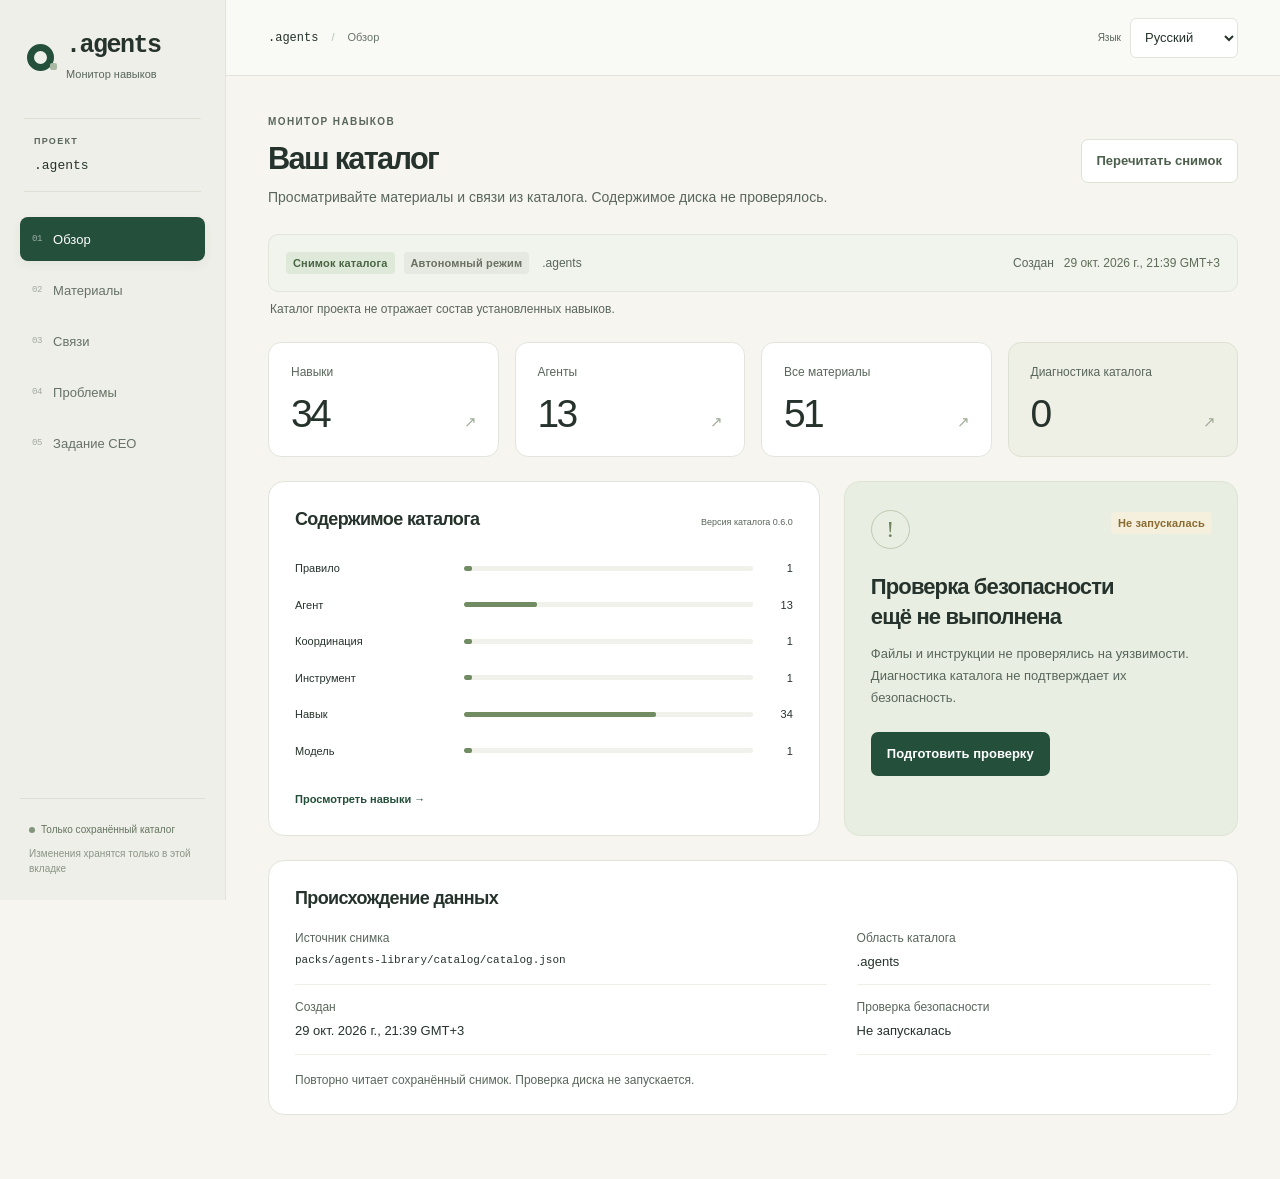
==== index.html @ 6bd6de7b "Publish static skill monitor site" ====
<!doctype html>
<html lang="ru">
<head>
  <meta charset="utf-8">
  <meta name="viewport" content="width=device-width, initial-scale=1">
  <meta name="color-scheme" content="light">
  <meta http-equiv="Content-Security-Policy" content="default-src 'none'; script-src 'self'; style-src 'self'; connect-src 'none'; img-src 'none'; font-src 'none'; object-src 'none'; base-uri 'none'; form-action 'none'">
  <title>.agents</title>
  <link rel="stylesheet" href="styles.css">
  <script src="locales.js" defer></script>
  <script src="catalog.snapshot.js" defer></script>
  <script src="app.js" defer></script>
</head>
<body>
  <div id="app" aria-busy="true"></div>
</body>
</html>
---- styles.css ----
:root {
  --paper: #f6f5f0;
  --panel: #ffffff;
  --ink: #26332c;
  --muted: #59665c;
  --line: #e1e5dc;
  --forest: #244f3b;
  --forest-light: #e8f0e7;
  --amber: #896b30;
  --amber-light: #f5efdd;
  --radius: 16px;
  font-family: "Avenir Next", "Segoe UI", "PingFang SC", "Microsoft YaHei", sans-serif;
  color: var(--ink);
  background: var(--paper);
  font-synthesis: none;
}
* { box-sizing: border-box; }
body { margin: 0; font-size: 14px; line-height: 1.5; }
button, input, select { font: inherit; }
button, select { cursor: pointer; }
button { color: inherit; }
button:disabled { cursor: not-allowed; }
button:focus-visible, a:focus-visible, input:focus-visible, select:focus-visible, pre:focus-visible { outline: 3px solid #b1843e; outline-offset: 4px; }
button { -webkit-tap-highlight-color: transparent; }
input, select { min-width: 0; }
h1, h2, h3, p, dl { margin-top: 0; }
h1, h2, h3 { font-weight: 600; }
h1 { margin-bottom: 10px; font-size: clamp(26px, 2.4vw, 36px); letter-spacing: -.055em; line-height: 1.18; }
h2 { margin-bottom: 14px; font-size: 18px; letter-spacing: -.035em; line-height: 1.35; }
h3 { font-size: 15px; letter-spacing: -.015em; }
p { margin-bottom: 14px; }
code, .mono { font-family: "SFMono-Regular", Consolas, "Liberation Mono", monospace; font-size: .88em; overflow-wrap: anywhere; }
.sr-only { position: absolute; width: 1px; height: 1px; padding: 0; margin: -1px; overflow: hidden; clip: rect(0,0,0,0); white-space: nowrap; border: 0; }
.skip-link { position: fixed; z-index: 30; top: 10px; left: 12px; transform: translateY(-150%); padding: 12px 18px; background: var(--forest); color: white; border-radius: 8px; }
.skip-link:focus { transform: none; }
.app-shell { display: grid; grid-template-columns: 226px minmax(0,1fr); min-height: 100vh; }
.sidebar { position: sticky; top: 0; height: 100vh; display: flex; flex-direction: column; border-right: 1px solid var(--line); background: #eeefe8; padding: 32px 20px 24px; }
.brand { display: flex; align-items: center; gap: 12px; padding: 0 7px; }
.brand-symbol { width: 27px; height: 27px; border: 7px solid var(--forest); border-radius: 50%; position: relative; flex-shrink: 0; }
.brand-symbol::after { content: ""; position: absolute; height: 7px; width: 7px; background: #a9b9a3; right: -10px; bottom: -6px; border-radius: 2px; }
.brand-text { display: flex; flex-direction: column; }
.brand strong { font-family: "SFMono-Regular", Consolas, monospace; font-size: 25px; letter-spacing: -.06em; line-height: 1.15; }
.brand-text > span { font-size: 11px; color: var(--muted); margin-top: 5px; }
.eyebrow { color: var(--muted); font-size: 10px; letter-spacing: .14em; text-transform: uppercase; font-weight: 600; margin-bottom: 13px; }
.project-chip { margin: 36px 4px 25px; display: flex; flex-direction: column; gap: 7px; border-top: 1px solid #dce0d5; border-bottom: 1px solid #dce0d5; padding: 16px 10px; }
.project-chip .eyebrow { font-size: 9px; margin: 0; }
.project-chip strong { font-size: 13px; font-weight: 500; }
.navigation { display: grid; gap: 7px; }
.nav-item { border: 0; width: 100%; text-align: left; display: flex; align-items: center; gap: 11px; padding: 11px 12px; min-height: 44px; border-radius: 8px; background: transparent; font-size: 12px; color: #677267; transition: background .15s, color .15s; }
.nav-item:hover { background: #e3e8de; color: var(--ink); }
.nav-item.active { background: var(--forest); color: #fff; box-shadow: 0 4px 12px #244f3b0e; }
.nav-marker { font-family: Consolas, monospace; opacity: .55; font-size: 9px; letter-spacing: -.04em; }
.nav-label { flex: 1; }
.nav-count { border-radius: 4px; padding: 0 5px; background: #fbf3db; color: #6d531d; font-size: 10px; }
.sidebar-foot { margin-top: auto; border-top: 1px solid #dce0d5; padding: 19px 9px 0; }
.status-dot { display: inline-block; width: 6px; height: 6px; border-radius: 50%; background: #82967c; margin-right: 6px; }
.sidebar-foot p { display: inline; font-size: 10px; color: #657460; }
.sidebar-foot small { display: block; font-size: 10px; color: #8b9488; margin-top: 7px; }
.workspace { min-width: 0; }
.topbar { display: flex; align-items: center; justify-content: space-between; gap: 20px; min-height: 76px; padding: 0 42px; border-bottom: 1px solid var(--line); background: #f9f9f5; }
.breadcrumb { display: flex; align-items: center; gap: 13px; font-size: 11px; color: #667467; }
.breadcrumb .mono { font-size: 12px; color: var(--ink); }
.slash { color: #b8c0b3; }
.language-control { display: flex; align-items: center; gap: 9px; font-size: 10px; color: var(--muted); }
.language-select { padding: 6px 24px 6px 10px; background: white; border: 1px solid var(--line); border-radius: 6px; color: var(--ink); font-size: 11px; min-height: 34px; }
.main-content { max-width: 1510px; margin: 0 auto; padding: 38px 42px 64px; outline: none; }
.page-heading { display: flex; align-items: center; justify-content: space-between; gap: 32px; margin-bottom: 26px; }
.page-heading .eyebrow { margin-bottom: 12px; }
.page-description { color: var(--muted); font-size: 12px; margin: 0; max-width: 590px; }
.page-heading > .button { flex-shrink: 0; }
.button { border: 1px solid transparent; border-radius: 7px; padding: 11px 15px; font-size: 11px; font-weight: 600; line-height: 1.35; min-height: 39px; transition: background .16s, transform .16s; }
.button:hover:not(:disabled) { transform: translateY(-1px); }
.button-ink { background: var(--forest); color: #fff; }
.button-ink:hover { background: #163d2a; }
.button-light { background: #fff; border-color: #dce2d6; color: #4c5e4c; }
.button-light:hover { background: #f3f6ef; }
.scope-strip { display: flex; align-items: center; justify-content: space-between; gap: 20px; border: 1px solid var(--line); border-radius: 10px; background: #f1f3ed; min-height: 58px; padding: 13px 17px; }
.scope-source { display: flex; align-items: center; flex-wrap: wrap; gap: 9px; }
.scope-name { font-size: 10px; color: #74806d; padding-left: 4px; }
.badge { display: inline-flex; align-items: center; border-radius: 4px; padding: 4px 7px; line-height: 1.3; font-size: 9px; font-weight: 600; letter-spacing: .015em; white-space: nowrap; }
.badge.forest { background: #dfe9da; color: #486443; }
.badge.neutral { background: #e6e9e1; color: #697162; }
.badge.amber { background: var(--amber-light); color: var(--amber); }
.capture-time { display: flex; align-items: center; gap: 10px; flex-shrink: 0; font-size: 9px; color: #89917f; }
.capture-time strong { color: #5f6d58; font-weight: 500; }
.scope-note { margin: 8px 2px 24px; color: #8a9282; font-size: 10px; }
.stats-grid { display: grid; grid-template-columns: repeat(4,minmax(0,1fr)); gap: 16px; margin-bottom: 24px; }
.stat-card { text-align: left; position: relative; display: flex; flex-direction: column; background: white; border: 1px solid var(--line); border-radius: 13px; padding: 20px 22px 15px; transition: border-color .15s, box-shadow .15s; }
.stat-card:hover { border-color: #a9bca1; box-shadow: 0 5px 15px #243b2310; }
.stat-label { font-size: 10px; color: #7c8777; }
.stat-number { font-size: 39px; font-weight: 500; line-height: 1.35; letter-spacing: -.07em; margin-top: 7px; }
.stat-arrow { position: absolute; bottom: 22px; right: 21px; color: #a0ad99; font-size: 15px; }
.diagnostic-stat { background: #eeefe5; border-color: #dce1d1; }
.overview-columns { display: grid; grid-template-columns: 1.4fr 1fr; gap: 24px; margin-bottom: 24px; }
.panel { background: var(--panel); border: 1px solid var(--line); border-radius: var(--radius); padding: 25px 26px; min-width: 0; }
.section-heading { display: flex; align-items: baseline; justify-content: space-between; gap: 15px; margin-bottom: 19px; }
.section-heading h2 { margin: 0; }
.section-heading .small { font-size: 9px; text-align: right; }
.small { font-size: 11px; }
.muted { color: var(--muted); }
.catalog-panel { padding-bottom: 19px; }
.type-bar-row { display: grid; grid-template-columns: minmax(82px, .75fr) 1.4fr 26px; gap: 14px; width: 100%; padding: 10px 0; border: none; background: transparent; align-items: center; text-align: left; font-size: 11px; }
.type-bar-row:hover .type-bar-name { color: var(--forest); text-decoration: underline; }
.type-bar-row strong { text-align: right; font-size: 11px; font-weight: 500; }
.type-bar-rail { height: 5px; border-radius: 2px; background: #eff1ea; overflow: hidden; }
.type-bar-fill { display: block; height: 100%; border-radius: inherit; background: #718b63; }
.text-button { padding: 8px 0; border: 0; background: transparent; color: var(--forest); font-size: 11px; font-weight: 600; text-align: left; }
.text-button:hover { text-decoration: underline; }
.catalog-panel > .text-button { margin-top: 14px; }
.security-panel { position: relative; background: #e9eee2; border-color: #dce4d3; padding-top: 28px; }
.review-mark { display: flex; align-items: center; justify-content: center; width: 39px; height: 39px; border: 1px solid #bdcab1; border-radius: 50%; color: #71815f; font-family: Georgia, serif; font-size: 24px; margin-bottom: 23px; }
.security-panel > .badge { position: absolute; right: 25px; top: 30px; }
.security-panel h2 { font-size: 22px; letter-spacing: -.04em; max-width: 280px; margin-bottom: 12px; }
.security-panel p { color: #718066; font-size: 11px; max-width: 320px; line-height: 1.7; margin-bottom: 22px; }
.provenance-panel .section-heading { margin-bottom: 6px; }
.evidence-grid { display: grid; grid-template-columns: 1.5fr 1fr; gap: 0 30px; margin: 0; }
.evidence-row { border-bottom: 1px solid #edf0e9; padding: 13px 0; min-width: 0; }
.evidence-row dt { font-size: 9px; color: #86917e; margin-bottom: 5px; }
.evidence-row dd { margin: 0; font-size: 11px; overflow-wrap: anywhere; }
.evidence-row dd.mono { font-size: 10px; }
.provenance-panel > p { font-size: 9px; margin: 16px 0 0; }
.materials-toolbar { display: flex; gap: 12px; margin: 0 0 20px; }
.search-wrap { position: relative; flex: 1; }
.search-wrap::before { content: ""; width: 9px; height: 9px; border: 1.5px solid #919d87; border-radius: 50%; position: absolute; left: 16px; top: 15px; pointer-events: none; }
.search-wrap::after { content: ""; width: 5px; height: 1.5px; background: #919d87; transform: rotate(45deg); position: absolute; left: 25px; top: 26px; pointer-events: none; }
.search-input { width: 100%; height: 44px; padding: 9px 39px; border: 1px solid #dce2d5; background: #fff; border-radius: 8px; font-size: 11px; color: var(--ink); appearance: none; }
.search-input::-webkit-search-cancel-button { appearance: none; }
.search-input::placeholder { color: #9aa28f; }
.clear-search { background: transparent; border: 0; position: absolute; right: 2px; top: 2px; height: 40px; width: 35px; font-size: 19px; color: #88927f; }
.clear-search[hidden] { display: none; }
.type-select, .material-select { height: 44px; border: 1px solid #dce2d5; border-radius: 8px; background: white; color: #5e6e56; font-size: 11px; padding: 8px 32px 8px 13px; width: 100%; }
.type-control { width: 180px; }
.materials-split { display: grid; grid-template-columns: minmax(0,1.08fr) minmax(300px,1fr); gap: 25px; align-items: start; }
.list-count { margin: 0 0 13px 2px; font-size: 10px; color: #87917d; }
.material-list { display: grid; grid-template-columns: repeat(2,minmax(0,1fr)); list-style: none; padding: 0; margin: 0; gap: 12px; }
.material-card { width: 100%; height: 100%; min-height: 144px; display: flex; flex-direction: column; align-items: flex-start; text-align: left; background: #fff; border: 1px solid var(--line); border-radius: 11px; padding: 15px 16px; transition: border-color .15s, box-shadow .15s; }
.material-card:hover { border-color: #98ad8f; box-shadow: 0 4px 12px #1f38190a; }
.material-card.selected { border-color: #66865a; box-shadow: 0 0 0 1px #66865a; background: #f2f6ed; }
.material-card-top { display: flex; align-items: center; justify-content: space-between; width: 100%; margin-bottom: 14px; }
.type-token { font-size: 9px; line-height: 1.4; padding: 3px 6px; background: #edf1e7; border-radius: 4px; color: #718165; }
.material-arrow { color: #9da993; font-size: 13px; }
.material-name { font-size: 12px; font-weight: 600; line-height: 1.4; overflow-wrap: anywhere; }
.material-id { font-size: 9px; line-height: 1.5; margin-top: 4px; color: #929a87; }
.material-declarations { font-size: 9px; color: #87957a; padding-top: 12px; margin-top: auto; }
.inspector { position: sticky; top: 24px; padding: 23px 24px; }
.inspector-top { display: flex; align-items: center; justify-content: space-between; gap: 12px; margin-bottom: 18px; }
.inspector-top .eyebrow { margin: 0; font-size: 9px; }
.inspector-title { overflow-wrap: anywhere; font-size: 23px; margin-bottom: 13px; }
.detail-record { margin: 0 0 22px; }
.detail-record .evidence-row { padding: 10px 0; }
.detail-label { font-size: 10px; font-weight: 600; color: #66775b; display: block; margin: 23px 0 9px; }
.source-description { font-size: 12px; color: #50624b; line-height: 1.7; margin-bottom: 8px; overflow-wrap: anywhere; white-space: pre-wrap; }
.source-description + .small { font-size: 9px; }
.dependency-list { list-style: none; padding: 0; margin: 0; display: grid; gap: 7px; }
.dependency-list li { display: flex; flex-wrap: wrap; align-items: baseline; gap: 6px; }
.dependency-link { border: 1px solid #e2e8da; padding: 6px 8px; color: #69825a; background: #f5f8f0; border-radius: 4px; font-size: 9px; text-align: left; overflow-wrap: anywhere; }
.dependency-link:hover { border-color: #94ac86; }
.inspector-security { display: flex; align-items: center; justify-content: space-between; margin: 24px 0 20px; padding-top: 17px; border-top: 1px solid var(--line); gap: 10px; font-size: 10px; color: #87927a; }
.inspector-actions { display: grid; gap: 8px; }
.empty-state { padding: 38px 24px; text-align: center; }
.empty-state p { max-width: 500px; margin: 0 auto 20px; font-size: 12px; color: var(--muted); }
.empty-glyph { margin: 0 auto 18px; width: 42px; height: 42px; line-height: 38px; border: 1px solid #dce4d4; border-radius: 10px; color: #93a285; font-size: 28px; font-weight: 300; }
.material-chooser { display: block; margin-bottom: 24px; max-width: 600px; }
.material-chooser .detail-label { margin: 0 0 8px; }
.material-select { color: #425b38; }
.graph-panel { margin-bottom: 22px; }
.graph-viewport { width: 100%; overflow-x: auto; margin-bottom: 16px; background-image: radial-gradient(#e0e6d8 .8px, transparent .8px); background-size: 15px 15px; border: 1px solid #edf0e8; border-radius: 10px; }
.relationship-svg { display: block; width: 100%; min-width: 700px; }
.graph-edge { fill: none; stroke: #91a987; stroke-width: 1.7; color: #91a987; }
.graph-edge.recommended { stroke-dasharray: 5 5; stroke: #b3b79f; color: #b3b79f; }
.graph-node { fill: #fff; stroke: #dce5d3; }
.graph-node-name { fill: #506a44; font-family: inherit; font-size: 11px; font-weight: 600; }
.graph-node-kind { fill: #91a080; font-family: inherit; font-size: 9px; }
.graph-selected { fill: var(--forest); }
.graph-selected-name { fill: #fff; font-family: inherit; font-size: 12px; font-weight: 600; }
.graph-selected-kind { fill: #bed0b5; font-family: inherit; font-size: 9px; }
.graph-panel > p { margin-bottom: 0; font-size: 10px; }
.empty-inline { color: var(--muted); padding: 35px 0; margin: 0; font-size: 12px; }
.relationship-list { margin: 0 0 13px; padding: 0; list-style: none; }
.relationship-row { display: grid; grid-template-columns: minmax(105px,.7fr) 1fr 1fr; align-items: baseline; gap: 16px; border-bottom: 1px solid #edf0e8; padding: 14px 0; }
.relationship-kind { font-size: 10px; color: #6e805f; }
.relationship-kind::before { display: inline-block; content: ""; width: 13px; height: 0; border-top: 2px solid #8b9e7e; margin-right: 7px; vertical-align: middle; }
.relationship-kind.recommended::before { border-top-style: dashed; }
.relationship-link { background: transparent; border: 0; padding: 0; text-align: left; color: var(--forest); font-size: 12px; overflow-wrap: anywhere; }
.relationship-link:hover { text-decoration: underline; }
.relationship-row code { font-size: 10px; }
.issues-panel { margin-bottom: 24px; }
.issues-panel > p { font-size: 11px; }
.catalog-empty { border-top: 1px solid #edf0e8; padding: 28px 0 10px; max-width: 630px; }
.catalog-empty h3 { font-size: 19px; margin-bottom: 7px; }
.catalog-empty p { font-size: 12px; margin-bottom: 0; }
.catalog-empty-mark { width: 34px; height: 34px; border: 1px solid #dce3d4; border-radius: 50%; color: #8d9b80; text-align: center; line-height: 31px; margin-bottom: 18px; }
.issues-columns { display: grid; grid-template-columns: 1fr 1fr; gap: 24px; }
.security-panel.compact { min-height: 250px; }
.scan-status { background: #f0eee3; border-color: #e4e0d1; }
.scan-status h2 { margin-top: 24px; font-size: 22px; }
.scan-status p { font-size: 12px; max-width: 380px; }
.diagnostic-list { padding: 0; margin: 20px 0 0; list-style: none; }
.diagnostic-row { border-top: 1px solid var(--line); padding: 20px 0; }
.diagnostic-row h3 { color: #87662d; margin-bottom: 7px; }
.diagnostic-row p { margin-bottom: 7px; overflow-wrap: anywhere; }
.warning-text { color: #926c30; }
.task-composer { display: flex; align-items: center; justify-content: space-between; gap: 25px; margin-bottom: 24px; }
.task-composer .eyebrow { font-size: 9px; margin-bottom: 8px; }
.task-composer h2 { font-size: 22px; margin-bottom: 8px; overflow-wrap: anywhere; }
.task-composer p:last-child { margin: 0; font-size: 11px; }
.task-composer > button { flex-shrink: 0; }
.task-preview-panel { margin-bottom: 24px; }
.task-preview-panel .section-heading > span { color: #829372; }
.prepared-for { color: #5c7750; margin-bottom: 6px; font-size: 12px; }
.task-preview-panel > .small { margin-bottom: 7px; font-size: 10px; }
.task-meta { display: grid; grid-template-columns: 1fr 1fr; gap: 30px; margin-bottom: 20px; }
.task-json { margin: 0 0 8px; max-height: 440px; overflow: auto; padding: 22px; color: #c8d7c0; background: #253a2c; border-radius: 10px; line-height: 1.9; font-size: 10px; tab-size: 2; white-space: pre-wrap; overflow-wrap: anywhere; }
.executor-notice { background: #eaece3; border: 1px solid #dde2d4; border-radius: 12px; display: flex; align-items: center; justify-content: space-between; gap: 30px; padding: 22px 26px; }
.executor-notice h2 { font-size: 14px; margin-bottom: 6px; }
.executor-notice p { font-size: 11px; color: #7e8975; max-width: 620px; margin: 0; }
.button-disabled { border-color: #d0d6c7; color: #9ca491; background: #e0e4d7; flex-shrink: 0; }
@media (min-width: 1550px) { .main-content { padding-top: 48px; } .stats-grid { gap: 22px; } .stat-card { padding: 24px 26px 20px; } }
@media (max-width: 1150px) {
  .app-shell { grid-template-columns: 190px minmax(0,1fr); }
  .sidebar { padding-left: 13px; padding-right: 13px; }
  .topbar { padding: 0 28px; }
  .main-content { padding: 30px 28px 50px; }
  .scope-strip { align-items: flex-start; }
  .capture-time { flex-direction: column; align-items: flex-end; gap: 3px; }
  .scope-name { width: 100%; padding: 0; }
  .stats-grid { gap: 10px; }
  .stat-card { padding: 17px 16px 13px; }
  .stat-label { font-size: 9px; min-height: 27px; }
  .overview-columns { grid-template-columns: 1.1fr 1fr; gap: 18px; }
  .panel { padding: 22px; }
  .materials-split { grid-template-columns: minmax(0,1fr) minmax(270px,1fr); gap: 18px; }
  .material-list { grid-template-columns: 1fr; }
  .security-panel h2 { font-size: 20px; }
  .security-panel > .badge { right: 20px; }
}
@media (max-width: 850px) {
  .app-shell { grid-template-columns: 168px minmax(0,1fr); }
  .brand { gap: 9px; padding: 0; }
  .brand strong { font-size: 22px; }
  .brand-symbol { width: 23px; height: 23px; border-width: 6px; }
  .brand-text > span { font-size: 9px; }
  .nav-item { padding: 10px; gap: 7px; font-size: 11px; }
  .topbar { padding: 0 22px; }
  .language-control > span { display: none; }
  .main-content { padding: 28px 22px 45px; }
  .page-heading { flex-direction: column; align-items: flex-start; gap: 17px; }
  .page-heading > .button { padding: 9px 12px; min-height: 34px; }
  .overview-columns { grid-template-columns: 1fr; }
  .security-panel { padding-left: 86px; min-height: 190px; }
  .review-mark { position: absolute; top: 28px; left: 23px; }
  .security-panel > .badge { position: static; margin-bottom: 13px; }
  .security-panel h2, .security-panel p { max-width: none; }
  .security-panel p { margin-bottom: 14px; }
  .security-panel.compact { padding-left: 22px; }
  .security-panel.compact .review-mark { position: static; margin-bottom: 16px; }
  .security-panel.compact > .badge { position: absolute; top: 28px; right: 22px; }
  .evidence-grid { grid-template-columns: 1fr; }
  .materials-split { grid-template-columns: 1fr; }
  .material-list { grid-template-columns: repeat(2,minmax(0,1fr)); }
  .inspector { position: static; }
  .relationship-row { grid-template-columns: 1fr 1fr; }
  .relationship-row > code { grid-column: 2; }
  .issues-columns { grid-template-columns: 1fr; }
  .executor-notice { align-items: flex-start; flex-direction: column; gap: 18px; }
}
@media (max-width: 620px) {
  .app-shell { display: block; }
  .sidebar { position: static; height: auto; padding: 19px 18px 0; border-right: 0; border-bottom: 1px solid var(--line); }
  .brand { padding: 0 3px; }
  .brand strong { font-size: 23px; }
  .brand-text { flex-direction: row; align-items: baseline; gap: 11px; }
  .brand-text > span { font-size: 10px; }
  .project-chip, .sidebar-foot { display: none; }
  .navigation { display: flex; overflow-x: auto; padding: 16px 1px 13px; gap: 5px; scrollbar-width: thin; }
  .nav-item { flex-shrink: 0; width: auto; padding: 10px 12px; min-height: 40px; font-size: 10px; }
  .nav-marker { display: none; }
  .topbar { min-height: 61px; padding: 0 21px; }
  .breadcrumb { font-size: 10px; gap: 10px; }
  .language-select { min-height: 33px; font-size: 10px; padding-left: 8px; }
  .main-content { padding: 27px 20px 40px; }
  h1 { font-size: 29px; letter-spacing: -.055em; }
  .page-heading { margin-bottom: 21px; }
  .page-description { font-size: 11px; line-height: 1.7; }
  .page-heading .eyebrow { font-size: 9px; margin-bottom: 10px; }
  .scope-strip { padding: 12px; flex-direction: column; gap: 11px; }
  .scope-source { gap: 6px; }
  .scope-name { font-size: 9px; }
  .capture-time { flex-direction: row; align-items: baseline; gap: 10px; font-size: 8px; }
  .scope-note { font-size: 9px; line-height: 1.6; margin-bottom: 19px; }
  .stats-grid { grid-template-columns: repeat(2,minmax(0,1fr)); gap: 11px; margin-bottom: 20px; }
  .stat-card { padding: 15px 17px 12px; border-radius: 11px; }
  .stat-label { min-height: 0; }
  .stat-number { font-size: 35px; margin-top: 6px; }
  .stat-arrow { right: 18px; bottom: 19px; }
  .overview-columns { gap: 20px; margin-bottom: 20px; }
  .panel { padding: 21px; border-radius: 12px; }
  .section-heading { align-items: flex-start; }
  .section-heading h2 { font-size: 17px; }
  .section-heading .small { max-width: 100px; font-size: 8px; }
  .type-bar-row { grid-template-columns: 92px 1fr 21px; gap: 9px; font-size: 10px; }
  .security-panel { padding-left: 21px; padding-top: 22px; }
  .review-mark { position: static; width: 32px; height: 32px; font-size: 21px; margin-bottom: 19px; }
  .security-panel > .badge { position: absolute; top: 25px; right: 21px; }
  .security-panel h2 { font-size: 22px; }
  .security-panel p { font-size: 11px; line-height: 1.75; margin-bottom: 19px; }
  .materials-toolbar { flex-wrap: wrap; gap: 9px; }
  .search-wrap { flex-basis: 100%; }
  .type-control { width: 100%; }
  .type-select { height: 40px; font-size: 10px; }
  .material-list { gap: 10px; }
  .material-card { min-height: 151px; padding: 13px; }
  .material-name { font-size: 11px; }
  .material-id { font-size: 8px; }
  .material-declarations { font-size: 8px; }
  .inspector { padding: 22px; }
  .inspector-title { font-size: 23px; }
  .detail-label { font-size: 10px; }
  .graph-panel { padding: 18px; }
  .graph-panel .section-heading { align-items: baseline; }
  .graph-panel .section-heading h2 { font-size: 15px; overflow-wrap: anywhere; }
  .graph-panel .section-heading > span { flex-shrink: 0; }
  .relationship-row { gap: 5px 10px; }
  .relationship-kind { font-size: 9px; }
  .relationship-kind::before { width: 8px; margin-right: 4px; }
  .relationship-link { font-size: 11px; }
  .relationship-row code { font-size: 9px; }
  .task-composer { align-items: flex-start; flex-direction: column; gap: 19px; }
  .task-meta { gap: 18px; }
  .task-json { padding: 15px; font-size: 9px; }
  .executor-notice { padding: 21px; }
}
@media (prefers-reduced-motion: reduce) { *, *::before, *::after { transition: none !important; scroll-behavior: auto !important; } }

/* Keep evidence, navigation, and recovery actions legible at narrow widths. */
h1:focus-visible, .inspector:focus-visible { outline: 3px solid #b1843e; outline-offset: 6px; }
.page-description { font-size: 14px; }
.button, .nav-item { font-size: 13px; min-height: 44px; }
.language-select { font-size: 13px; min-height: 40px; }
.scope-note, .scope-name, .capture-time, .provenance-panel > p,
.stat-label, .material-declarations, .inspector-security,
.executor-notice p, .task-preview-panel > .small { font-size: 12px; color: var(--muted); }
.capture-time { flex-wrap: wrap; min-width: 0; max-width: 100%; }
.evidence-row dt { font-size: 12px; color: var(--muted); }
.evidence-row dd { font-size: 13px; }
.evidence-row dd.mono, .material-id, .dependency-link,
.type-token, .badge { font-size: 11px; }
.material-id, .material-declarations, .security-panel p { color: var(--muted); }
.material-name { font-size: 14px; }
.security-panel p, .source-description { font-size: 13px; }
.task-human-summary { margin: 18px 0; }
.task-machine-details { margin: 12px 0 18px; }
.task-machine-details summary { padding: 12px 0; color: var(--forest); cursor: pointer; }
.task-machine-details summary:focus-visible { outline: 3px solid #b1843e; outline-offset: 4px; }
.task-machine-details .task-json { margin-top: 10px; }
.graph-node-id, .graph-selected-id { font-family: Consolas, monospace; font-size: 10px; }
.graph-node-id { fill: #435f3c; }
.graph-selected-id { fill: #fff; }
.graph-node-kind { fill: #596b50; font-size: 10px; }
.inspector-return { display: none; }
@media (max-width: 850px) { .inspector-return { display: inline-block; margin-bottom: 20px; } }
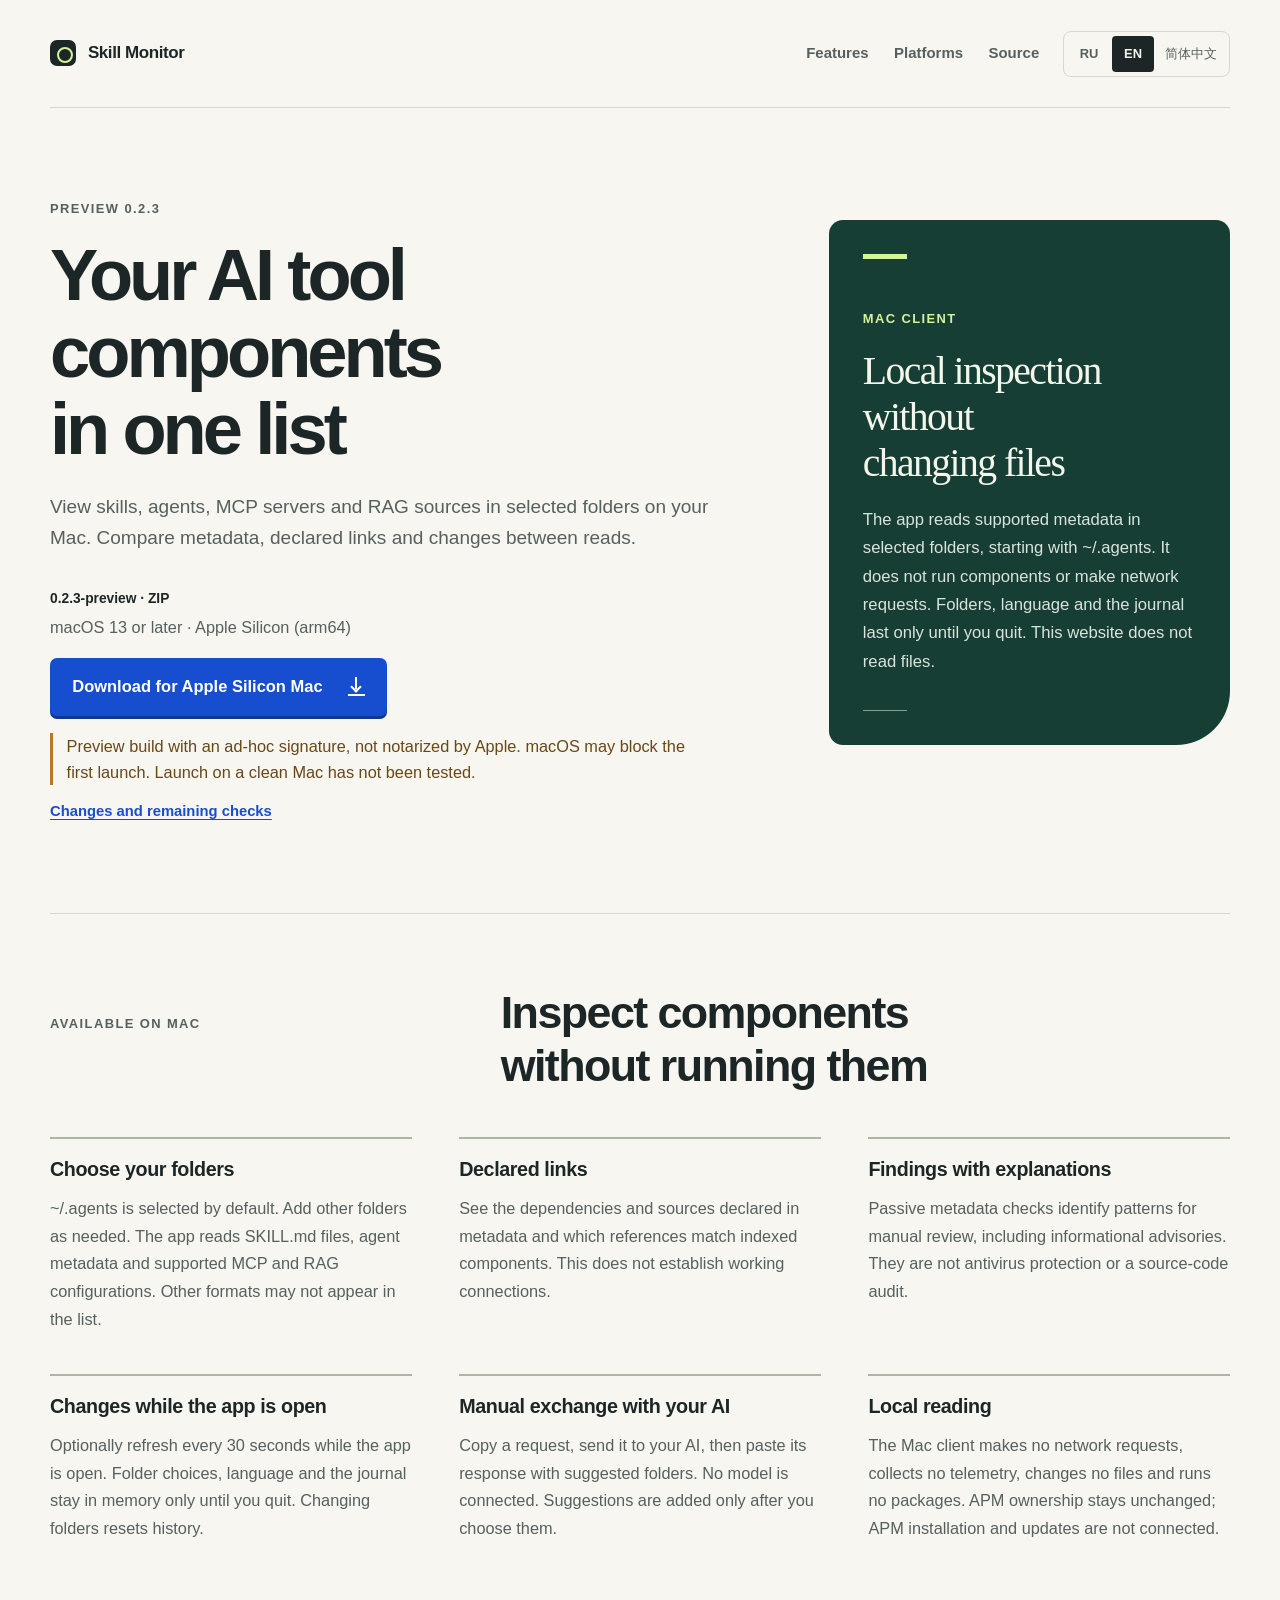
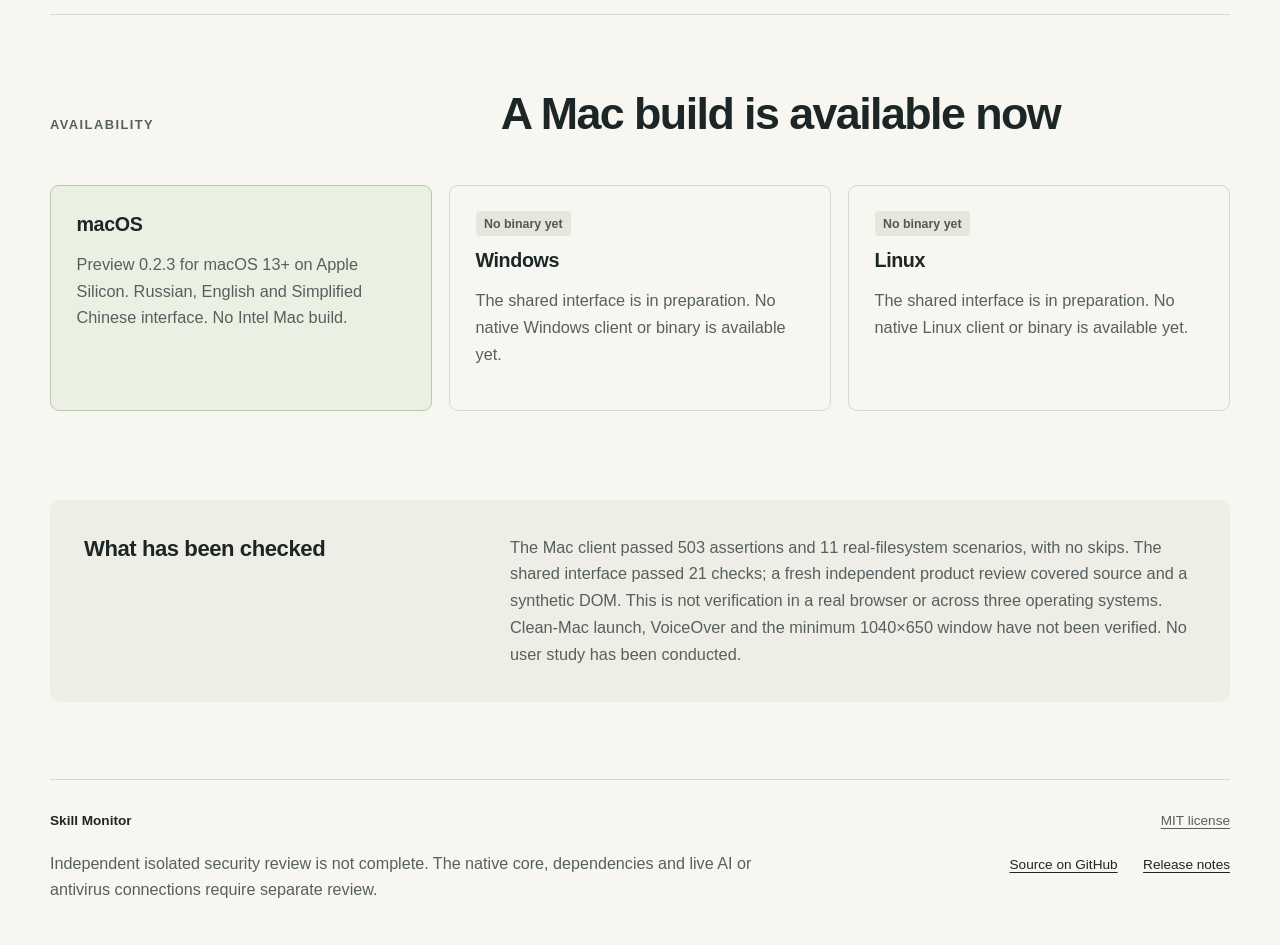
==== commit 6f608193: "Publish local Skill Monitor 0.2.3 experimental preview" ====
--- a/index.html
+++ b/index.html
@@ -1,17 +1,110 @@
 <!doctype html>
-<html lang="ru">
+<html lang="en">
 <head>
   <meta charset="utf-8">
   <meta name="viewport" content="width=device-width, initial-scale=1">
+  <meta http-equiv="Content-Security-Policy" content="default-src 'none'; script-src 'self'; style-src 'self'; connect-src 'none'; img-src 'none'; font-src 'none'; object-src 'none'; base-uri 'none'; form-action 'none'">
+  <meta name="description" content="Skill Monitor: local inspection of skills, agents, MCP and RAG on Mac. Preview 0.2.3 for Apple Silicon.">
   <meta name="color-scheme" content="light">
-  <meta http-equiv="Content-Security-Policy" content="default-src 'none'; script-src 'self'; style-src 'self'; connect-src 'none'; img-src 'none'; font-src 'none'; object-src 'none'; base-uri 'none'; form-action 'none'">
-  <title>.agents</title>
-  <link rel="stylesheet" href="styles.css">
-  <script src="locales.js" defer></script>
-  <script src="catalog.snapshot.js" defer></script>
-  <script src="app.js" defer></script>
+  <title>Skill Monitor | Preview 0.2.3</title>
+  <link rel="stylesheet" href="site.css">
+  <script src="site-locales.js" defer></script>
+  <script src="site.js" defer></script>
 </head>
 <body>
-  <div id="app" aria-busy="true"></div>
+  <a class="skip-link" href="#main" data-text="skipLink">Skip to content</a>
+  <div class="page-shell">
+    <header class="site-header">
+      <a class="brand" href="#main"><span class="brand-mark" aria-hidden="true"></span><span data-text="brand">Skill Monitor</span></a>
+      <nav class="primary-nav">
+        <a href="#features" data-text="nav.features">Features</a>
+        <a href="#platforms" data-text="nav.platforms">Platforms</a>
+        <a href="https://github.com/bearatol/agents-skill-monitor-site" data-text="nav.source">Source</a>
+      </nav>
+      <div class="language-switcher" role="group" data-label="languageLabel" aria-label="Language">
+        <button type="button" data-language="ru" lang="ru" aria-pressed="false">RU</button>
+        <button type="button" data-language="en" lang="en" aria-pressed="true">EN</button>
+        <button type="button" data-language="zh" lang="zh-CN" aria-pressed="false">&#31616;&#20307;&#20013;&#25991;</button>
+      </div>
+    </header>
+
+    <main id="main" tabindex="-1">
+      <section class="hero" aria-labelledby="hero-title">
+        <div class="hero-copy">
+          <p class="eyebrow" data-text="hero.eyebrow">Preview 0.2.3</p>
+          <h1 id="hero-title" data-text="hero.title">Your AI tool components in one list</h1>
+          <p class="hero-summary" data-text="hero.summary">View skills, agents, MCP servers and RAG sources in selected folders on your Mac. Compare metadata, declared links and changes between reads.</p>
+          <div class="download-block">
+            <p class="download-version" data-text="download.version">0.2.3-preview &#183; ZIP</p>
+            <p class="download-requirements" id="download-requirements" data-text="download.requirements">macOS 13 or later &#183; Apple Silicon (arm64)</p>
+            <a class="button button-primary" href="https://github.com/bearatol/agents-skill-monitor-site/releases/download/v0.2.3-preview/AgentsSkillMonitor-macOS-arm64.zip" aria-describedby="download-requirements download-warning"><span data-text="download.label">Download for Apple Silicon Mac</span><span class="download-arrow" aria-hidden="true"></span></a>
+            <p class="download-warning" id="download-warning" data-text="download.warning">Preview build with an ad-hoc signature, not notarized by Apple. macOS may block the first launch. Launch on a clean Mac has not been tested.</p>
+            <a class="text-link" href="https://github.com/bearatol/agents-skill-monitor-site/releases/tag/v0.2.3-preview" data-text="download.releaseNotes">Changes and remaining checks</a>
+          </div>
+        </div>
+        <aside class="local-panel" aria-labelledby="local-title">
+          <span class="panel-rule" aria-hidden="true"></span>
+          <p class="eyebrow" data-text="preview.label">Mac client</p>
+          <h2 id="local-title" data-text="preview.title">Local inspection without changing files</h2>
+          <p data-text="preview.body">The app reads supported metadata in selected folders, starting with ~/.agents. It does not run components or make network requests. Folders, language and the journal last only until you quit. This website does not read files.</p>
+          <span class="panel-end" aria-hidden="true"></span>
+        </aside>
+      </section>
+
+      <section class="features section" id="features" aria-labelledby="features-title">
+        <div class="section-heading">
+          <p class="eyebrow" data-text="features.eyebrow">Available on Mac</p>
+          <h2 id="features-title" data-text="features.title">Inspect components without running them</h2>
+        </div>
+        <div class="feature-grid">
+          <article class="feature"><h3 data-text="features.items.0.title">Choose your folders</h3><p data-text="features.items.0.body">~/.agents is selected by default. Add other folders as needed. The app reads SKILL.md files, agent metadata and supported MCP and RAG configurations. Other formats may not appear in the list.</p></article>
+          <article class="feature"><h3 data-text="features.items.1.title">Declared links</h3><p data-text="features.items.1.body">See the dependencies and sources declared in metadata and which references match indexed components. This does not establish working connections.</p></article>
+          <article class="feature"><h3 data-text="features.items.2.title">Findings with explanations</h3><p data-text="features.items.2.body">Passive metadata checks identify patterns for manual review, including informational advisories. They are not antivirus protection or a source-code audit.</p></article>
+          <article class="feature"><h3 data-text="features.items.3.title">Changes while the app is open</h3><p data-text="features.items.3.body">Optionally refresh every 30 seconds while the app is open. Folder choices, language and the journal stay in memory only until you quit. Changing folders resets history.</p></article>
+          <article class="feature"><h3 data-text="features.items.4.title">Manual exchange with your AI</h3><p data-text="features.items.4.body">Copy a request, send it to your AI, then paste its response with suggested folders. No model is connected. Suggestions are added only after you choose them.</p></article>
+          <article class="feature"><h3 data-text="features.items.5.title">Local reading</h3><p data-text="features.items.5.body">The Mac client makes no network requests, collects no telemetry, changes no files and runs no packages. APM ownership stays unchanged; APM installation and updates are not connected.</p></article>
+        </div>
+      </section>
+
+      <section class="platforms section" id="platforms" aria-labelledby="platforms-title">
+        <div class="section-heading">
+          <p class="eyebrow" data-text="platforms.eyebrow">Availability</p>
+          <h2 id="platforms-title" data-text="platforms.title">A Mac build is available now</h2>
+        </div>
+        <div class="platform-grid">
+          <article class="platform platform-available">
+            <h3 data-text="platforms.macTitle">macOS</h3>
+            <p data-text="platforms.macBody">Preview 0.2.3 for macOS 13+ on Apple Silicon. Russian, English and Simplified Chinese interface. No Intel Mac build.</p>
+          </article>
+          <article class="platform">
+            <span class="status-label" data-text="platforms.pendingLabel">No binary yet</span>
+            <h3 data-text="platforms.windowsTitle">Windows</h3>
+            <p data-text="platforms.windowsBody">The shared interface is in preparation. No native Windows client or binary is available yet.</p>
+          </article>
+          <article class="platform">
+            <span class="status-label" data-text="platforms.pendingLabel">No binary yet</span>
+            <h3 data-text="platforms.linuxTitle">Linux</h3>
+            <p data-text="platforms.linuxBody">The shared interface is in preparation. No native Linux client or binary is available yet.</p>
+          </article>
+        </div>
+      </section>
+
+      <section class="scope-note" aria-labelledby="scope-title">
+        <h2 id="scope-title" data-text="scope.title">What has been checked</h2>
+        <p data-text="scope.body">The Mac client passed 503 assertions and 11 real-filesystem scenarios, with no skips. The shared interface passed 21 checks; a fresh independent product review covered source and a synthetic DOM. This is not verification in a real browser or across three operating systems. Clean-Mac launch, VoiceOver and the minimum 1040&#215;650 window have not been verified. No user study has been conducted.</p>
+      </section>
+    </main>
+
+    <footer class="site-footer">
+      <div class="footer-top"><span class="footer-brand" data-text="brand">Skill Monitor</span><a href="https://github.com/bearatol/agents-skill-monitor-site/blob/main/LICENSE" data-text="footer.license">MIT license</a></div>
+      <div class="footer-bottom">
+        <p data-text="footer.note">Independent isolated security review is not complete. The native core, dependencies and live AI or antivirus connections require separate review.</p>
+        <div class="footer-links">
+          <a href="https://github.com/bearatol/agents-skill-monitor-site/tree/main/clients/skill-monitor-macos" data-text="footer.source">Source on GitHub</a>
+          <a href="https://github.com/bearatol/agents-skill-monitor-site/releases/tag/v0.2.3-preview" data-text="footer.releaseNotes">Release notes</a>
+        </div>
+      </div>
+    </footer>
+  </div>
 </body>
 </html>
--- a/site.css
+++ b/site.css
@@ -0,0 +1,156 @@
+:root {
+  color-scheme: light;
+  --paper: #f7f6f0;
+  --ink: #1d2627;
+  --muted: #56605f;
+  --line: #d5d9d0;
+  --blue: #174ed0;
+  --blue-hover: #123c9f;
+  --panel: #173e35;
+  --lime: #d5f39b;
+  font-family: "Avenir Next", Avenir, "Trebuchet MS", "PingFang SC", "Microsoft YaHei", sans-serif;
+  font-size: 17px;
+  line-height: 1.65;
+  font-synthesis: none;
+  text-rendering: optimizeLegibility;
+  -webkit-font-smoothing: antialiased;
+  background: var(--paper);
+  color: var(--ink);
+}
+
+* { box-sizing: border-box; }
+html { scroll-padding-top: 2rem; }
+body { margin: 0; }
+a { color: inherit; text-underline-offset: .23em; }
+button, a { -webkit-tap-highlight-color: transparent; }
+button { font: inherit; }
+button, a { touch-action: manipulation; }
+button:focus-visible, a:focus-visible, main:focus-visible { outline: 3px solid var(--blue); outline-offset: 5px; }
+main:focus-visible { outline-offset: 10px; }
+button { cursor: pointer; }
+p, h1, h2, h3 { margin-top: 0; }
+p { margin-bottom: 0; }
+h1, h2, h3 { font-weight: 600; }
+h1, h2 { text-wrap: balance; }
+h1 { max-width: 14ch; margin-bottom: 1.4rem; font-size: clamp(2.65rem, 5.65vw, 4.65rem); line-height: 1.06; letter-spacing: -.055em; }
+h2 { margin-bottom: 0; font-size: clamp(1.8rem, 3.5vw, 2.65rem); line-height: 1.2; letter-spacing: -.035em; }
+h3 { margin-bottom: .65rem; font-size: 1.16rem; line-height: 1.4; letter-spacing: -.02em; }
+::selection { color: var(--ink); background: var(--lime); }
+.page-shell { width: min(1180px, calc(100% - 96px)); margin: 0 auto; }
+.skip-link { position: absolute; z-index: 10; top: 1rem; left: 1rem; padding: .7rem 1rem; transform: translateY(-200%); background: var(--paper); border: 2px solid var(--ink); font-weight: 600; }
+.skip-link:focus { transform: translateY(0); }
+.site-header { display: flex; flex-wrap: wrap; align-items: center; gap: 1.4rem; min-height: 108px; padding: 1.2rem 0; border-bottom: 1px solid var(--line); }
+.brand { display: inline-flex; align-items: center; gap: .7rem; text-decoration: none; font-size: 1rem; font-weight: 700; letter-spacing: -.025em; }
+.brand-mark { position: relative; display: inline-block; width: 26px; height: 26px; flex: 0 0 26px; background: var(--ink); border-radius: 7px; }
+.brand-mark::before { content: ""; position: absolute; top: 7px; left: 7px; width: 12px; height: 12px; border: 2px solid var(--lime); border-radius: 50%; }
+.primary-nav { display: flex; flex-wrap: wrap; align-items: center; gap: 1.5rem; margin-left: auto; }
+.primary-nav a { color: var(--muted); text-decoration: none; font-size: .88rem; font-weight: 600; }
+.primary-nav a:hover, .footer-links a:hover { color: var(--blue); text-decoration: underline; }
+.language-switcher { display: flex; align-items: center; gap: 2px; padding: 4px; border: 1px solid var(--line); border-radius: 8px; }
+.language-switcher button { min-width: 42px; min-height: 36px; padding: .15rem .5rem; border: 0; border-radius: 4px; background: transparent; color: var(--muted); font-size: .76rem; font-weight: 700; }
+.language-switcher button[aria-pressed="true"] { color: var(--paper); background: var(--ink); }
+.language-switcher button:hover:not([aria-pressed="true"]) { background: #e6e9df; color: var(--ink); }
+.hero { display: grid; grid-template-columns: minmax(0, 1.4fr) minmax(280px, .8fr); align-items: start; gap: clamp(2rem, 6vw, 5rem); padding: 5.4rem 0 5.2rem; }
+.eyebrow { margin-bottom: 1.1rem; color: var(--muted); font-size: .76rem; line-height: 1.45; letter-spacing: .11em; text-transform: uppercase; font-weight: 700; }
+.hero-summary { max-width: 42rem; color: var(--muted); font-size: 1.12rem; line-height: 1.65; }
+.download-block { max-width: 39rem; margin-top: 2rem; }
+.download-version { margin-bottom: .2rem; font-size: .81rem; font-weight: 700; }
+.download-requirements { color: var(--muted); font-size: .96rem; }
+.button { display: inline-flex; justify-content: space-between; align-items: center; gap: 1.5rem; min-height: 58px; margin-top: 1rem; padding: .85rem 1.25rem; border: 1px solid transparent; border-radius: 7px; text-decoration: none; font-size: .97rem; font-weight: 700; line-height: 1.4; transition: background-color .15s ease, transform .15s ease; }
+.button-primary { background: var(--blue); color: white; box-shadow: 0 3px 0 #11378e; }
+.button-primary:hover { background: var(--blue-hover); transform: translateY(-1px); }
+.button-primary:active { transform: translateY(1px); box-shadow: 0 1px 0 #11378e; }
+.download-arrow { position: relative; display: inline-block; width: 17px; height: 19px; flex: 0 0 17px; border-bottom: 2px solid currentColor; }
+.download-arrow::before { content: ""; position: absolute; left: 7px; top: 0; height: 12px; border-left: 2px solid currentColor; }
+.download-arrow::after { content: ""; position: absolute; left: 4px; top: 6px; width: 6px; height: 6px; border-right: 2px solid currentColor; border-bottom: 2px solid currentColor; transform: rotate(45deg); }
+.download-warning { margin: 1rem 0 .7rem; padding-left: .8rem; border-left: 3px solid #bb762a; color: #684818; font-size: .96rem; line-height: 1.6; }
+.text-link { color: var(--blue); font-size: .87rem; font-weight: 600; }
+.text-link:hover { color: var(--blue-hover); text-decoration-thickness: 2px; }
+.local-panel { position: relative; min-height: 392px; margin-top: 1.2rem; padding: 2rem; overflow: hidden; border-radius: 14px 14px 54px 14px; background: var(--panel); color: #f3f6eb; }
+.panel-rule { display: block; width: 44px; height: 5px; margin-bottom: 3rem; background: var(--lime); }
+.local-panel .eyebrow { color: var(--lime); }
+.local-panel h2 { max-width: 12ch; margin-bottom: 1.2rem; font-family: Georgia, "Times New Roman", "Songti SC", serif; font-weight: 400; font-size: clamp(2rem, 3.1vw, 2.8rem); line-height: 1.16; letter-spacing: -.04em; }
+.local-panel p:last-of-type { position: relative; z-index: 1; color: #d9e4dc; font-size: .98rem; line-height: 1.7; }
+.panel-end { display: block; width: 44px; height: 1px; margin-top: 2rem; background: #81a08d; }
+.section { padding: 4.2rem 0; border-top: 1px solid var(--line); }
+.section-heading { display: grid; grid-template-columns: .8fr 1.4fr; align-items: baseline; gap: 2rem; margin-bottom: 2.6rem; }
+.section-heading .eyebrow { margin: 0; }
+.feature-grid { display: grid; grid-template-columns: repeat(3, minmax(0, 1fr)); gap: 2.4rem 2.8rem; }
+.feature { padding-top: 1rem; border-top: 2px solid #acb7a3; }
+.feature p { color: var(--muted); font-size: .96rem; line-height: 1.7; }
+.platform-grid { display: grid; grid-template-columns: repeat(3, minmax(0, 1fr)); gap: 1rem; }
+.platform { display: flex; flex-direction: column; align-items: start; padding: 1.5rem; border: 1px solid var(--line); border-radius: 9px; }
+.platform-available { background: #eaf0e2; border-color: #b9c7aa; }
+.platform h3 { margin-bottom: .7rem; }
+.platform p { margin-bottom: 1rem; color: var(--muted); font-size: .96rem; }
+.platform .text-link { margin-top: auto; }
+.status-label { display: inline-block; margin-bottom: .65rem; padding: .14rem .5rem; background: #e5e7df; border-radius: 4px; color: #515a50; font-size: .73rem; font-weight: 600; }
+.scope-note { display: grid; grid-template-columns: .8fr 1.4fr; gap: 2rem; margin: 1rem 0 4.5rem; padding: 2rem; background: #eeeee6; border-radius: 10px; }
+.scope-note h2 { font-size: 1.3rem; line-height: 1.4; letter-spacing: -.02em; }
+.scope-note p { color: var(--muted); font-size: .96rem; }
+.site-footer { padding: 1.8rem 0 2.5rem; border-top: 1px solid var(--line); font-size: .8rem; }
+.footer-top, .footer-bottom { display: flex; justify-content: space-between; gap: 1.5rem; }
+.footer-top { margin-bottom: 1rem; color: var(--muted); }
+.footer-brand { color: var(--ink); font-weight: 700; }
+.footer-bottom { align-items: baseline; }
+.footer-bottom p { max-width: 43rem; color: var(--muted); font-size: .95rem; }
+.footer-links { display: flex; flex-shrink: 0; flex-wrap: wrap; gap: 1.5rem; }
+html[lang="zh-CN"] h1 { max-width: 12ch; line-height: 1.22; letter-spacing: -.035em; }
+html[lang="zh-CN"] .local-panel h2 { max-width: 9ch; line-height: 1.4; }
+
+@media (max-width: 1000px) {
+  .page-shell { width: calc(100% - 64px); }
+  .site-header { gap: 1rem 1.5rem; }
+  .primary-nav { gap: 1rem; }
+  .hero { gap: 2rem; padding-top: 4rem; grid-template-columns: minmax(0, 1.15fr) minmax(260px, .85fr); }
+  .local-panel { padding: 1.6rem; }
+  .feature-grid { gap: 2rem; }
+  .footer-bottom { display: block; }
+  .footer-links { margin-top: 1rem; }
+}
+
+@media (max-width: 760px) {
+  .site-header { padding: 1rem 0; min-height: 0; }
+  .brand { margin-right: auto; }
+  .language-switcher { margin-left: auto; }
+  .primary-nav { order: 3; width: 100%; margin-left: 0; padding-top: .3rem; gap: 1.5rem; }
+  .hero { display: block; padding: 3rem 0; }
+  h1 { max-width: 16ch; font-size: clamp(2.5rem, 8vw, 3.8rem); }
+  .hero-summary { font-size: 1.05rem; }
+  .local-panel { min-height: 0; margin-top: 2.8rem; padding: 1.8rem; }
+  .panel-rule { margin-bottom: 1.8rem; }
+  .local-panel h2 { max-width: 25ch; font-size: 2.2rem; }
+  .section { padding: 3rem 0; }
+  .section-heading { display: block; margin-bottom: 2rem; }
+  .section-heading .eyebrow { margin-bottom: .8rem; }
+  .feature-grid { grid-template-columns: repeat(2, minmax(0, 1fr)); gap: 2rem 1.5rem; }
+  .platform-grid { grid-template-columns: 1fr; }
+  .platform { padding: 1.4rem; }
+  .scope-note { display: block; margin-bottom: 3rem; padding: 1.5rem; }
+  .scope-note h2 { margin-bottom: .8rem; }
+  html[lang="zh-CN"] .local-panel h2 { max-width: none; }
+}
+
+@media (max-width: 440px) {
+  .page-shell { width: calc(100% - 36px); }
+  .site-header { column-gap: .5rem; }
+  .brand { font-size: .85rem; gap: .45rem; }
+  .brand-mark { width: 23px; height: 23px; flex-basis: 23px; }
+  .brand-mark::before { top: 6px; left: 6px; width: 11px; height: 11px; }
+  .language-switcher { padding: 2px; }
+  .language-switcher button { min-width: 32px; min-height: 36px; padding-inline: .35rem; font-size: .68rem; }
+  .primary-nav { gap: 1.2rem; }
+  .primary-nav a { font-size: .8rem; }
+  .hero { padding-top: 2.5rem; }
+  h1 { font-size: 2.55rem; }
+  .button { width: 100%; }
+  .feature-grid { grid-template-columns: 1fr; }
+  .footer-top { display: block; }
+  .footer-top > * { display: block; }
+  .footer-top > * + * { margin-top: .4rem; }
+  .footer-links { gap: .75rem 1.3rem; }
+}
+
+@media (prefers-reduced-motion: reduce) {
+  *, *::before, *::after { scroll-behavior: auto !important; transition: none !important; }
+}
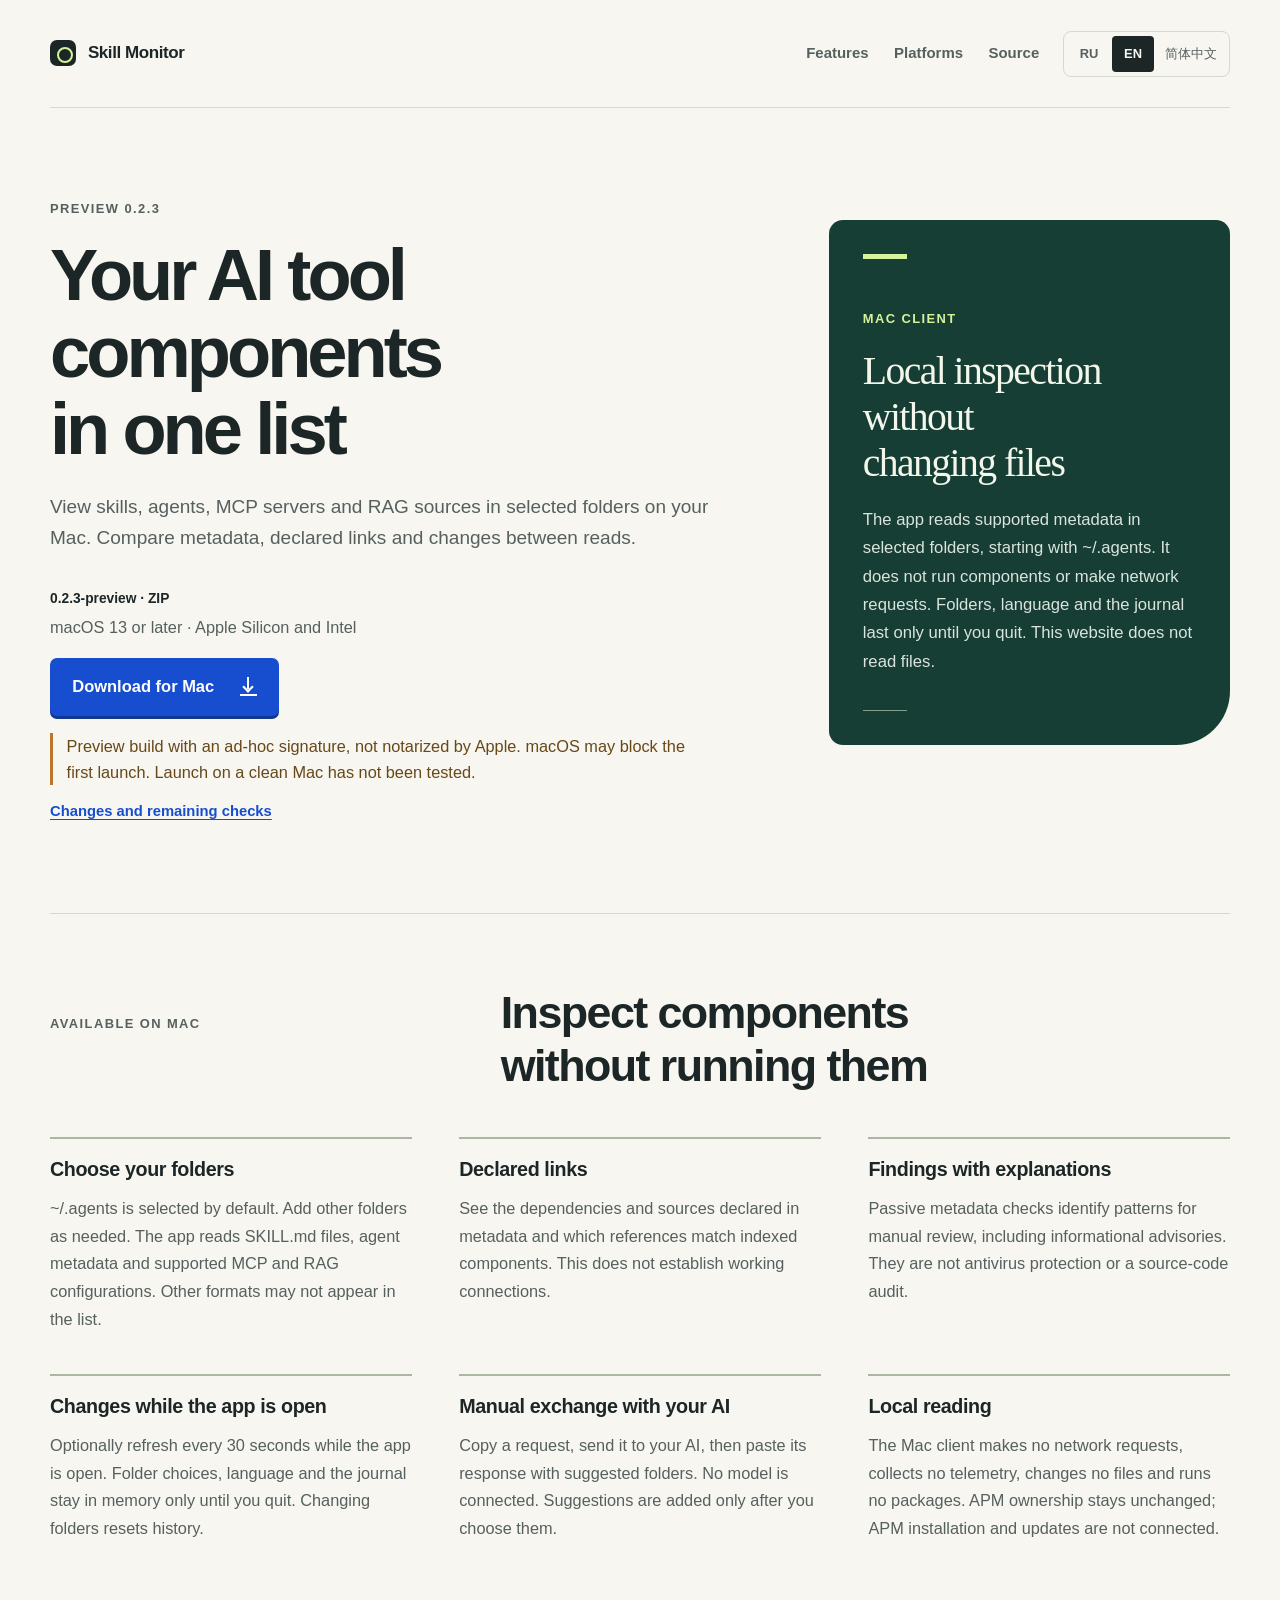
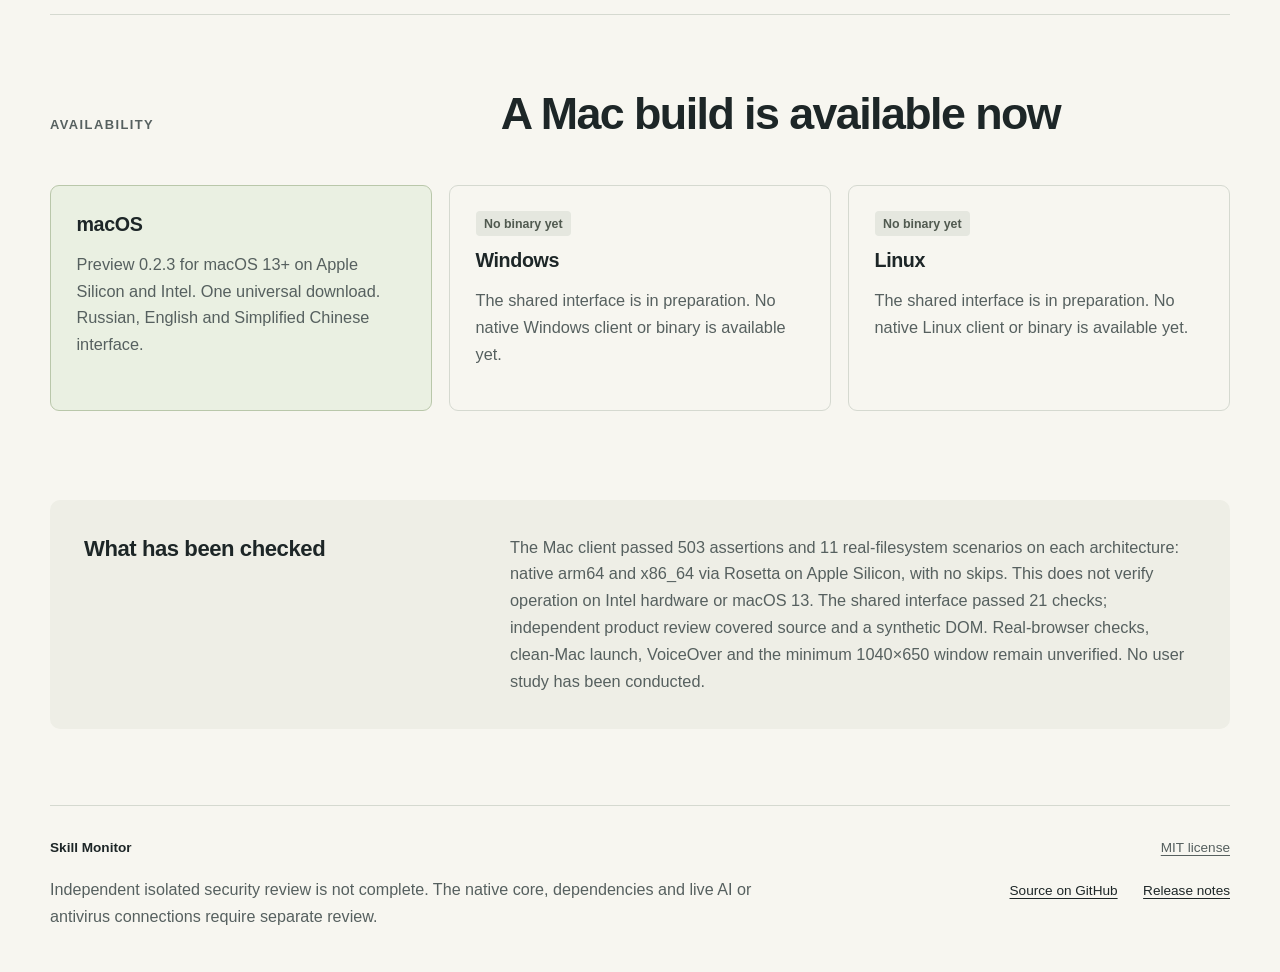
==== commit 76cc6537: "Add universal and Intel Mac preview builds" ====
--- a/index.html
+++ b/index.html
@@ -4,7 +4,7 @@
   <meta charset="utf-8">
   <meta name="viewport" content="width=device-width, initial-scale=1">
   <meta http-equiv="Content-Security-Policy" content="default-src 'none'; script-src 'self'; style-src 'self'; connect-src 'none'; img-src 'none'; font-src 'none'; object-src 'none'; base-uri 'none'; form-action 'none'">
-  <meta name="description" content="Skill Monitor: local inspection of skills, agents, MCP and RAG on Mac. Preview 0.2.3 for Apple Silicon.">
+  <meta name="description" content="Skill Monitor: local inspection of skills, agents, MCP and RAG on Mac. Preview 0.2.3 for Apple Silicon and Intel.">
   <meta name="color-scheme" content="light">
   <title>Skill Monitor | Preview 0.2.3</title>
   <link rel="stylesheet" href="site.css">
@@ -36,8 +36,8 @@
           <p class="hero-summary" data-text="hero.summary">View skills, agents, MCP servers and RAG sources in selected folders on your Mac. Compare metadata, declared links and changes between reads.</p>
           <div class="download-block">
             <p class="download-version" data-text="download.version">0.2.3-preview &#183; ZIP</p>
-            <p class="download-requirements" id="download-requirements" data-text="download.requirements">macOS 13 or later &#183; Apple Silicon (arm64)</p>
-            <a class="button button-primary" href="https://github.com/bearatol/agents-skill-monitor-site/releases/download/v0.2.3-preview/AgentsSkillMonitor-macOS-arm64.zip" aria-describedby="download-requirements download-warning"><span data-text="download.label">Download for Apple Silicon Mac</span><span class="download-arrow" aria-hidden="true"></span></a>
+            <p class="download-requirements" id="download-requirements" data-text="download.requirements">macOS 13 or later &#183; Apple Silicon and Intel</p>
+            <a class="button button-primary" href="https://github.com/bearatol/agents-skill-monitor-site/releases/download/v0.2.3-preview/AgentsSkillMonitor-macOS-universal2.zip" aria-describedby="download-requirements download-warning"><span data-text="download.label">Download for Mac</span><span class="download-arrow" aria-hidden="true"></span></a>
             <p class="download-warning" id="download-warning" data-text="download.warning">Preview build with an ad-hoc signature, not notarized by Apple. macOS may block the first launch. Launch on a clean Mac has not been tested.</p>
             <a class="text-link" href="https://github.com/bearatol/agents-skill-monitor-site/releases/tag/v0.2.3-preview" data-text="download.releaseNotes">Changes and remaining checks</a>
           </div>
@@ -74,7 +74,7 @@
         <div class="platform-grid">
           <article class="platform platform-available">
             <h3 data-text="platforms.macTitle">macOS</h3>
-            <p data-text="platforms.macBody">Preview 0.2.3 for macOS 13+ on Apple Silicon. Russian, English and Simplified Chinese interface. No Intel Mac build.</p>
+            <p data-text="platforms.macBody">Preview 0.2.3 for macOS 13+ on Apple Silicon and Intel. One universal download. Russian, English and Simplified Chinese interface.</p>
           </article>
           <article class="platform">
             <span class="status-label" data-text="platforms.pendingLabel">No binary yet</span>
@@ -91,7 +91,7 @@
 
       <section class="scope-note" aria-labelledby="scope-title">
         <h2 id="scope-title" data-text="scope.title">What has been checked</h2>
-        <p data-text="scope.body">The Mac client passed 503 assertions and 11 real-filesystem scenarios, with no skips. The shared interface passed 21 checks; a fresh independent product review covered source and a synthetic DOM. This is not verification in a real browser or across three operating systems. Clean-Mac launch, VoiceOver and the minimum 1040&#215;650 window have not been verified. No user study has been conducted.</p>
+        <p data-text="scope.body">The Mac client passed 503 assertions and 11 real-filesystem scenarios on each architecture: native arm64 and x86_64 via Rosetta on Apple Silicon, with no skips. This does not verify operation on Intel hardware or macOS 13. The shared interface passed 21 checks; independent product review covered source and a synthetic DOM. Real-browser checks, clean-Mac launch, VoiceOver and the minimum 1040&#215;650 window remain unverified. No user study has been conducted.</p>
       </section>
     </main>
 
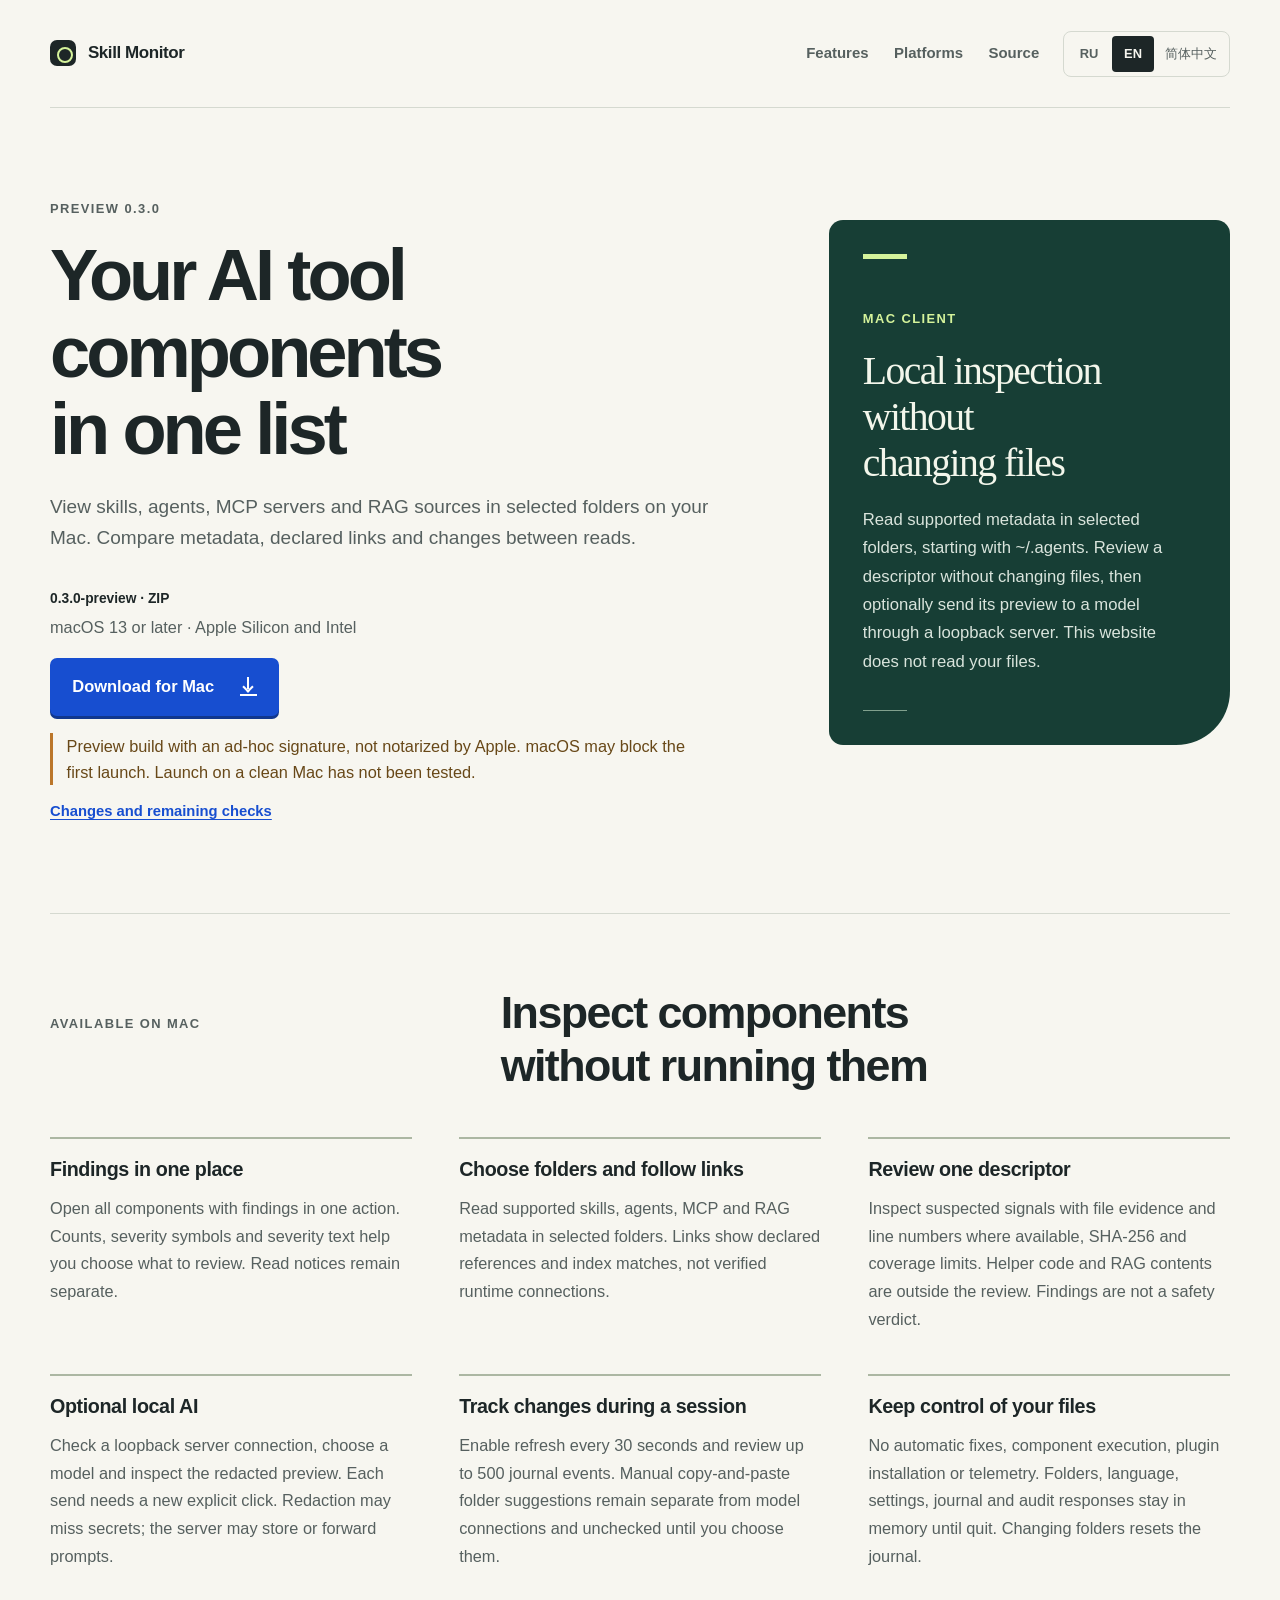
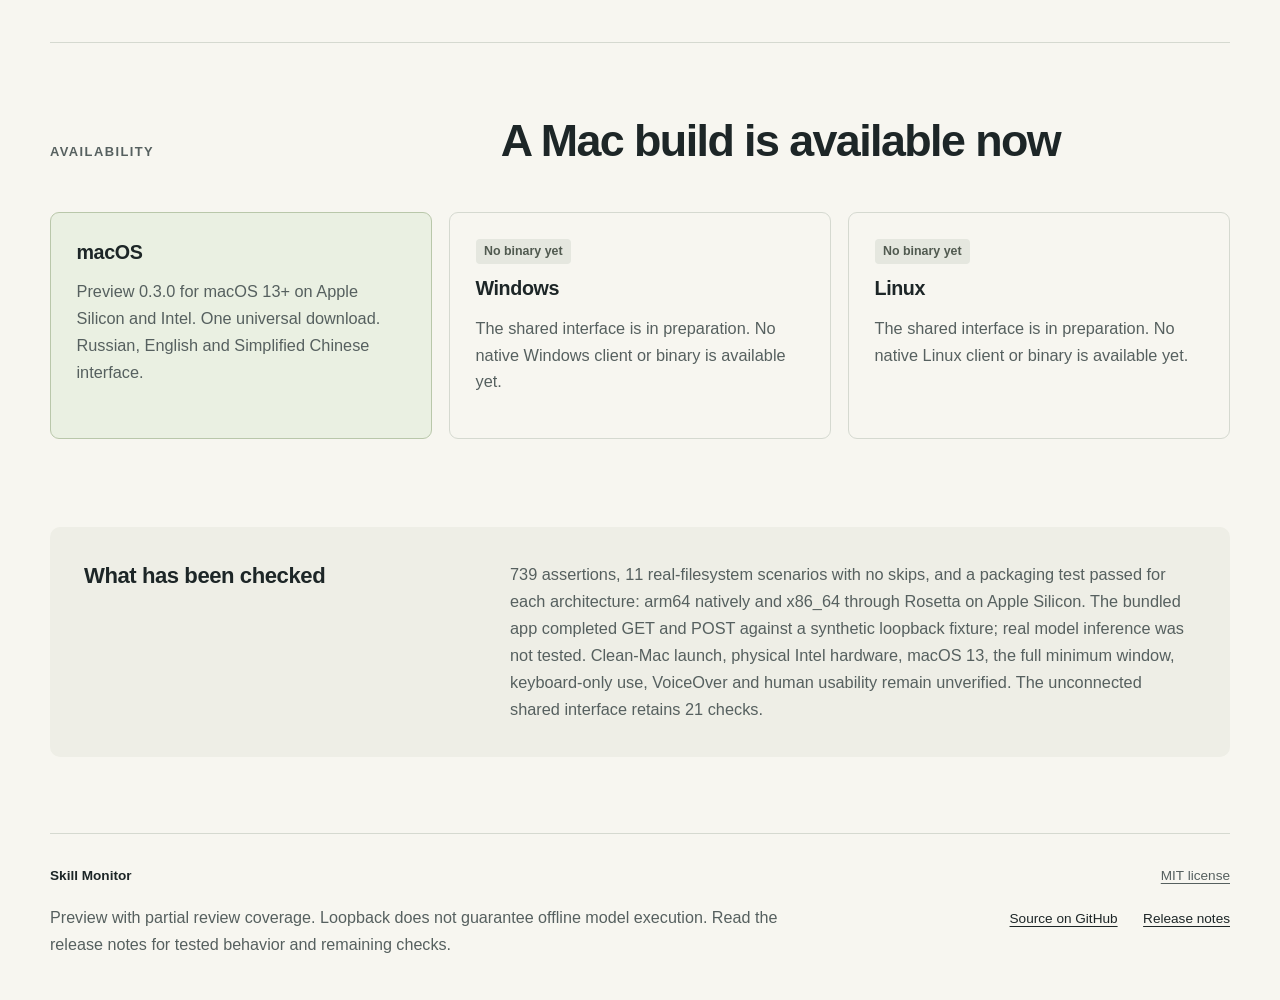
==== commit 325ef86b: "Publish Skill Monitor 0.3.0 preview" ====
--- a/index.html
+++ b/index.html
@@ -4,9 +4,9 @@
   <meta charset="utf-8">
   <meta name="viewport" content="width=device-width, initial-scale=1">
   <meta http-equiv="Content-Security-Policy" content="default-src 'none'; script-src 'self'; style-src 'self'; connect-src 'none'; img-src 'none'; font-src 'none'; object-src 'none'; base-uri 'none'; form-action 'none'">
-  <meta name="description" content="Skill Monitor: local inspection of skills, agents, MCP and RAG on Mac. Preview 0.2.3 for Apple Silicon and Intel.">
+  <meta name="description" content="Skill Monitor: local inspection of skills, agents, MCP and RAG on Mac. Preview 0.3.0 for Apple Silicon and Intel.">
   <meta name="color-scheme" content="light">
-  <title>Skill Monitor | Preview 0.2.3</title>
+  <title>Skill Monitor | Preview 0.3.0</title>
   <link rel="stylesheet" href="site.css">
   <script src="site-locales.js" defer></script>
   <script src="site.js" defer></script>
@@ -31,22 +31,22 @@
     <main id="main" tabindex="-1">
       <section class="hero" aria-labelledby="hero-title">
         <div class="hero-copy">
-          <p class="eyebrow" data-text="hero.eyebrow">Preview 0.2.3</p>
+          <p class="eyebrow" data-text="hero.eyebrow">Preview 0.3.0</p>
           <h1 id="hero-title" data-text="hero.title">Your AI tool components in one list</h1>
           <p class="hero-summary" data-text="hero.summary">View skills, agents, MCP servers and RAG sources in selected folders on your Mac. Compare metadata, declared links and changes between reads.</p>
           <div class="download-block">
-            <p class="download-version" data-text="download.version">0.2.3-preview &#183; ZIP</p>
+            <p class="download-version" data-text="download.version">0.3.0-preview &#183; ZIP</p>
             <p class="download-requirements" id="download-requirements" data-text="download.requirements">macOS 13 or later &#183; Apple Silicon and Intel</p>
-            <a class="button button-primary" href="https://github.com/bearatol/agents-skill-monitor-site/releases/download/v0.2.3-preview/AgentsSkillMonitor-macOS-universal2.zip" aria-describedby="download-requirements download-warning"><span data-text="download.label">Download for Mac</span><span class="download-arrow" aria-hidden="true"></span></a>
+            <a class="button button-primary" href="https://github.com/bearatol/agents-skill-monitor-site/releases/download/v0.3.0-preview/AgentsSkillMonitor-macOS-universal2.zip" aria-describedby="download-requirements download-warning"><span data-text="download.label">Download for Mac</span><span class="download-arrow" aria-hidden="true"></span></a>
             <p class="download-warning" id="download-warning" data-text="download.warning">Preview build with an ad-hoc signature, not notarized by Apple. macOS may block the first launch. Launch on a clean Mac has not been tested.</p>
-            <a class="text-link" href="https://github.com/bearatol/agents-skill-monitor-site/releases/tag/v0.2.3-preview" data-text="download.releaseNotes">Changes and remaining checks</a>
+            <a class="text-link" href="https://github.com/bearatol/agents-skill-monitor-site/releases/tag/v0.3.0-preview" data-text="download.releaseNotes">Changes and remaining checks</a>
           </div>
         </div>
         <aside class="local-panel" aria-labelledby="local-title">
           <span class="panel-rule" aria-hidden="true"></span>
           <p class="eyebrow" data-text="preview.label">Mac client</p>
           <h2 id="local-title" data-text="preview.title">Local inspection without changing files</h2>
-          <p data-text="preview.body">The app reads supported metadata in selected folders, starting with ~/.agents. It does not run components or make network requests. Folders, language and the journal last only until you quit. This website does not read files.</p>
+          <p data-text="preview.body">Read supported metadata in selected folders, starting with ~/.agents. Review a descriptor without changing files, then optionally send its preview to a model through a loopback server. This website does not read your files.</p>
           <span class="panel-end" aria-hidden="true"></span>
         </aside>
       </section>
@@ -57,12 +57,12 @@
           <h2 id="features-title" data-text="features.title">Inspect components without running them</h2>
         </div>
         <div class="feature-grid">
-          <article class="feature"><h3 data-text="features.items.0.title">Choose your folders</h3><p data-text="features.items.0.body">~/.agents is selected by default. Add other folders as needed. The app reads SKILL.md files, agent metadata and supported MCP and RAG configurations. Other formats may not appear in the list.</p></article>
-          <article class="feature"><h3 data-text="features.items.1.title">Declared links</h3><p data-text="features.items.1.body">See the dependencies and sources declared in metadata and which references match indexed components. This does not establish working connections.</p></article>
-          <article class="feature"><h3 data-text="features.items.2.title">Findings with explanations</h3><p data-text="features.items.2.body">Passive metadata checks identify patterns for manual review, including informational advisories. They are not antivirus protection or a source-code audit.</p></article>
-          <article class="feature"><h3 data-text="features.items.3.title">Changes while the app is open</h3><p data-text="features.items.3.body">Optionally refresh every 30 seconds while the app is open. Folder choices, language and the journal stay in memory only until you quit. Changing folders resets history.</p></article>
-          <article class="feature"><h3 data-text="features.items.4.title">Manual exchange with your AI</h3><p data-text="features.items.4.body">Copy a request, send it to your AI, then paste its response with suggested folders. No model is connected. Suggestions are added only after you choose them.</p></article>
-          <article class="feature"><h3 data-text="features.items.5.title">Local reading</h3><p data-text="features.items.5.body">The Mac client makes no network requests, collects no telemetry, changes no files and runs no packages. APM ownership stays unchanged; APM installation and updates are not connected.</p></article>
+          <article class="feature"><h3 data-text="features.items.0.title">Findings in one place</h3><p data-text="features.items.0.body">Open all components with findings in one action. Counts, severity symbols and severity text help you choose what to review. Read notices remain separate.</p></article>
+          <article class="feature"><h3 data-text="features.items.1.title">Choose folders and follow links</h3><p data-text="features.items.1.body">Read supported skills, agents, MCP and RAG metadata in selected folders. Links show declared references and index matches, not verified runtime connections.</p></article>
+          <article class="feature"><h3 data-text="features.items.2.title">Review one descriptor</h3><p data-text="features.items.2.body">Inspect suspected signals with file evidence and line numbers where available, SHA-256 and coverage limits. Helper code and RAG contents are outside the review. Findings are not a safety verdict.</p></article>
+          <article class="feature"><h3 data-text="features.items.3.title">Optional local AI</h3><p data-text="features.items.3.body">Check a loopback server connection, choose a model and inspect the redacted preview. Each send needs a new explicit click. Redaction may miss secrets; the server may store or forward prompts.</p></article>
+          <article class="feature"><h3 data-text="features.items.4.title">Track changes during a session</h3><p data-text="features.items.4.body">Enable refresh every 30 seconds and review up to 500 journal events. Manual copy-and-paste folder suggestions remain separate from model connections and unchecked until you choose them.</p></article>
+          <article class="feature"><h3 data-text="features.items.5.title">Keep control of your files</h3><p data-text="features.items.5.body">No automatic fixes, component execution, plugin installation or telemetry. Folders, language, settings, journal and audit responses stay in memory until quit. Changing folders resets the journal.</p></article>
         </div>
       </section>
 
@@ -74,7 +74,7 @@
         <div class="platform-grid">
           <article class="platform platform-available">
             <h3 data-text="platforms.macTitle">macOS</h3>
-            <p data-text="platforms.macBody">Preview 0.2.3 for macOS 13+ on Apple Silicon and Intel. One universal download. Russian, English and Simplified Chinese interface.</p>
+            <p data-text="platforms.macBody">Preview 0.3.0 for macOS 13+ on Apple Silicon and Intel. One universal download. Russian, English and Simplified Chinese interface.</p>
           </article>
           <article class="platform">
             <span class="status-label" data-text="platforms.pendingLabel">No binary yet</span>
@@ -91,17 +91,17 @@
 
       <section class="scope-note" aria-labelledby="scope-title">
         <h2 id="scope-title" data-text="scope.title">What has been checked</h2>
-        <p data-text="scope.body">The Mac client passed 503 assertions and 11 real-filesystem scenarios on each architecture: native arm64 and x86_64 via Rosetta on Apple Silicon, with no skips. This does not verify operation on Intel hardware or macOS 13. The shared interface passed 21 checks; independent product review covered source and a synthetic DOM. Real-browser checks, clean-Mac launch, VoiceOver and the minimum 1040&#215;650 window remain unverified. No user study has been conducted.</p>
+        <p data-text="scope.body">739 assertions, 11 real-filesystem scenarios with no skips, and a packaging test passed for each architecture: arm64 natively and x86_64 through Rosetta on Apple Silicon. The bundled app completed GET and POST against a synthetic loopback fixture; real model inference was not tested. Clean-Mac launch, physical Intel hardware, macOS 13, the full minimum window, keyboard-only use, VoiceOver and human usability remain unverified. The unconnected shared interface retains 21 checks.</p>
       </section>
     </main>
 
     <footer class="site-footer">
       <div class="footer-top"><span class="footer-brand" data-text="brand">Skill Monitor</span><a href="https://github.com/bearatol/agents-skill-monitor-site/blob/main/LICENSE" data-text="footer.license">MIT license</a></div>
       <div class="footer-bottom">
-        <p data-text="footer.note">Independent isolated security review is not complete. The native core, dependencies and live AI or antivirus connections require separate review.</p>
+        <p data-text="footer.note">Preview with partial review coverage. Loopback does not guarantee offline model execution. Read the release notes for tested behavior and remaining checks.</p>
         <div class="footer-links">
           <a href="https://github.com/bearatol/agents-skill-monitor-site/tree/main/clients/skill-monitor-macos" data-text="footer.source">Source on GitHub</a>
-          <a href="https://github.com/bearatol/agents-skill-monitor-site/releases/tag/v0.2.3-preview" data-text="footer.releaseNotes">Release notes</a>
+          <a href="https://github.com/bearatol/agents-skill-monitor-site/releases/tag/v0.3.0-preview" data-text="footer.releaseNotes">Release notes</a>
         </div>
       </div>
     </footer>
